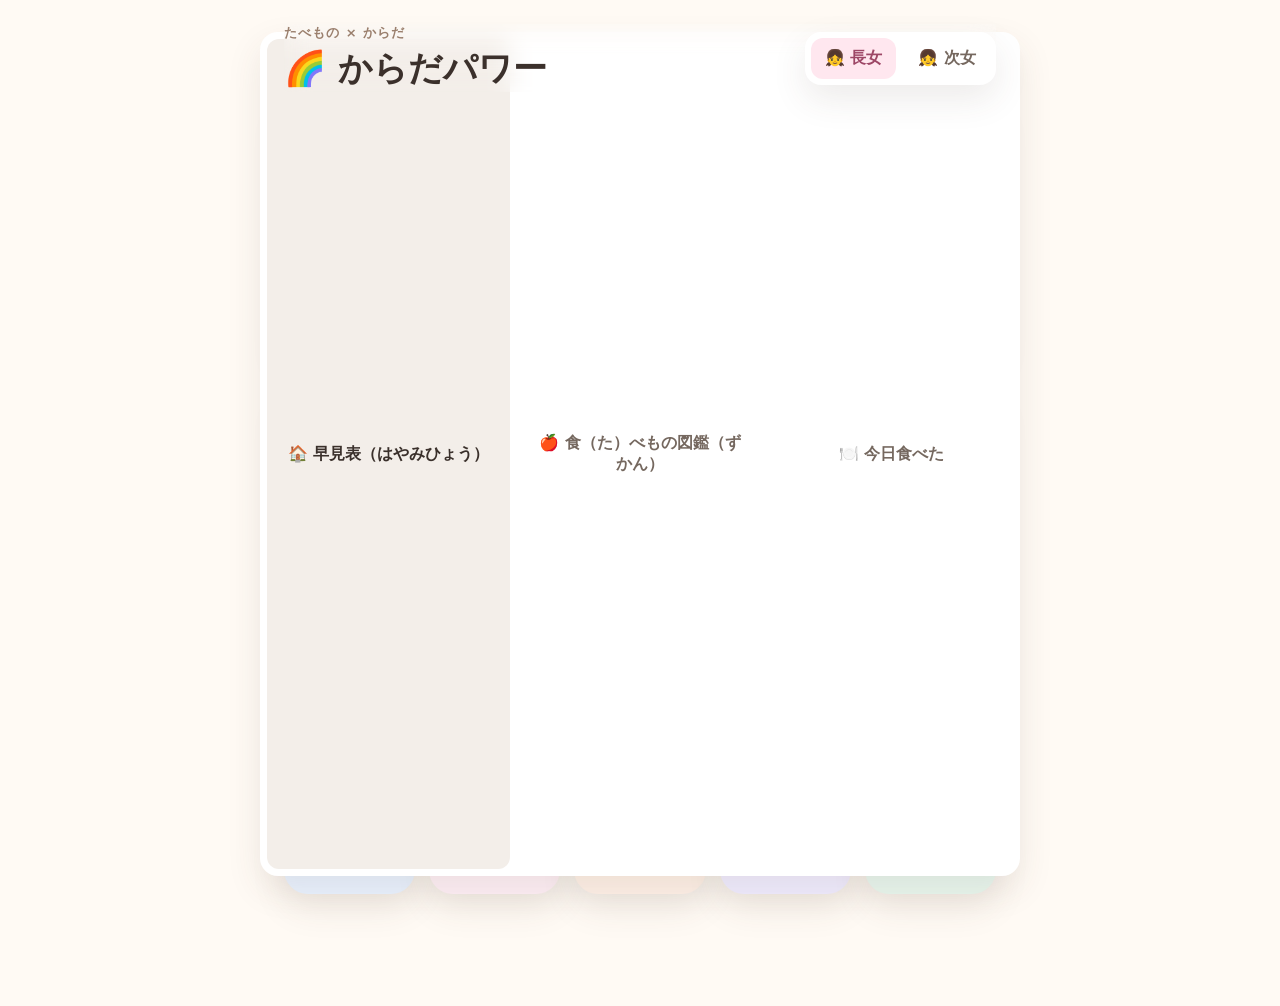
==== karada_power_ui_v5/index.html @ 9200fe7a "Add files via upload" ====
<!doctype html><html lang="ja"><head>
<meta charset="utf-8"><meta name="viewport" content="width=device-width,initial-scale=1">
<title>からだパワー v2</title><link rel="stylesheet" href="style.css"><meta name="theme-color" content="#fff8f2">
<link rel="manifest" href="manifest.webmanifest">
</head><body>
<div class="app-shell">
<header class="topbar"><div><div class="eyebrow">たべもの × からだ</div><h1>🌈 からだパワー</h1></div>
<div class="child-switch"><button class="child-btn active" data-child="長女">👧 長女</button><button class="child-btn" data-child="次女">👧 次女</button></div></header>
<nav class="tabs"><button class="tab active" data-view="home">🏠 早見表（はやみひょう）</button><button class="tab" data-view="foods">🍎 食（た）べもの図鑑（ずかん）</button><button class="tab" data-view="today">🍽️ 今日食べた</button></nav>
<main>
<section id="view-home" class="view active">
<div class="hero"><div><span class="pill">小学生（しょうがくせい）モード</span><h2>今日（きょう）は、どのパワーを集（あつ）める？</h2><p>気（き）になるパワーを押（お）すと、そのパワーが得意（とくい）な食（た）べものが見（み）つかるよ。</p></div><div class="hero-orb">🧠✨💪🦴🛡️</div></div>
<div id="power-grid" class="power-grid"></div></section>

<section id="view-foods" class="view">
<div class="section-head"><div><h2>🍎 食（た）べもの図鑑（ずかん）</h2><p>食（た）べものを押（お）すと、5つのパワーが見（み）えるよ。</p></div><input id="food-search" class="search" placeholder="食（た）べものを探（さが）す…"></div>
<div id="category-chips" class="chips"></div>
<div class="select-toolbar">
  <button id="batch-mode-btn" class="ghost-btn">☑️ まとめて選ぶ</button>
  <div id="batch-actions" class="batch-actions hidden">
    <span id="batch-count">0こ選択</span>
    <button id="batch-cancel" class="ghost-btn">やめる</button>
    <button id="batch-add" class="primary-btn">今日食べたものに追加</button>
  </div>
</div>
<div id="food-grid" class="food-grid"></div></section>

<section id="view-today" class="view">
<div class="section-head"><div><h2>🍽️ 今日食べたもの</h2><p><span id="today-child">長女</span>のパワーを見（み）てみよう。</p></div><button id="clear-today" class="ghost-btn">入力を直す</button></div>
<div class="notice">※ このゲージは「栄養（えいよう）が100％足（た）りた」という意味（いみ）ではありません。いろいろな食（た）べものを食（た）べたかを見（み）る、ゲームのパワーです。</div>
<div class="today-layout"><div class="today-card"><h3>今日の5大パワー</h3><div id="today-bars"></div><div id="today-hint" class="hint"></div></div>
<div class="today-card"><h3>食べたもの</h3><div id="today-foods" class="today-foods"></div><button class="primary-btn" data-jump="foods">＋ 食べたものを選ぶ</button></div></div>
</section>
</main></div>

<div id="modal" class="modal hidden"><div class="modal-backdrop" data-close="food"></div><div class="modal-card"><button class="modal-close" data-close="food">×</button><div id="modal-content"></div></div></div>
<div id="nutrient-modal" class="modal hidden"><div class="modal-backdrop" data-close="nutrient"></div><div class="modal-card nutrient-card"><button class="modal-close" data-close="nutrient">×</button><div id="nutrient-content"></div></div></div>
<script src="data.js"></script><script src="app.js"></script></body></html>
---- karada_power_ui_v5/style.css ----
:root{--bg:#fffaf4;--ink:#3b302b;--muted:#786d67;--line:#eadfd5;--shadow:0 14px 35px rgba(80,60,45,.10)}
*{box-sizing:border-box}body{margin:0;font-family:ui-rounded,"Hiragino Maru Gothic ProN","Yu Gothic",system-ui,sans-serif;background:var(--bg);color:var(--ink)}
button,input{font:inherit}button{cursor:pointer}.app-shell{max-width:1180px;margin:auto;padding:24px}.topbar{display:flex;justify-content:space-between;align-items:center;gap:18px}
.eyebrow{font-weight:800;color:#9a7f6d;font-size:13px;letter-spacing:.08em}h1{margin:4px 0 0;font-size:34px}.child-switch{display:flex;gap:8px;background:#fff;padding:6px;border-radius:16px;box-shadow:var(--shadow)}
.child-btn,.tab,.chip,.ghost-btn{border:0;background:transparent;border-radius:12px;padding:10px 14px;font-weight:800;color:#75685f}.child-btn.active{background:#ffe7ef;color:#9d4766}
.tabs{display:flex;gap:8px;margin:24px 0;background:#fff;padding:7px;border-radius:18px;box-shadow:var(--shadow);position:sticky;top:8px;z-index:5}.tab{flex:1}.tab.active{background:#f3eee9;color:#3a302b}
.view{display:none}.view.active{display:block}.hero{display:flex;justify-content:space-between;align-items:center;gap:24px;background:linear-gradient(135deg,#fff,#fff2df);border:1px solid #f2e0cb;border-radius:28px;padding:28px;box-shadow:var(--shadow)}
.hero h2{font-size:30px;margin:8px 0}.hero p{color:var(--muted);margin:0;line-height:1.7}.hero-orb{font-size:48px;background:#fff;border-radius:999px;padding:24px}
.pill{display:inline-block;padding:6px 10px;border-radius:999px;background:#f5eadf;font-size:12px;font-weight:900}.power-grid{display:grid;grid-template-columns:repeat(5,1fr);gap:14px;margin-top:18px}
.power-card{border:0;border-radius:24px;padding:20px;text-align:left;min-height:230px;box-shadow:var(--shadow);transition:.15s}.power-card:hover{transform:translateY(-3px)}.power-card h3{margin:8px 0 6px;font-size:21px}.power-card p{margin:0 0 14px;color:#655b55;font-size:13px;line-height:1.5}.power-icon{font-size:38px}.power-foods{display:flex;flex-wrap:wrap;gap:7px}.mini-food{background:rgba(255,255,255,.78);padding:7px 9px;border-radius:999px;font-size:12px;font-weight:800}
.p-head{background:#eaf3ff}.p-sparkle{background:#fff0f6}.p-muscle{background:#fff1e7}.p-bone{background:#f1edff}.p-immunity{background:#e9f7ee}
.section-head{display:flex;justify-content:space-between;align-items:end;gap:16px;margin:8px 0 16px}.section-head h2{margin:0 0 4px;font-size:28px}.section-head p{margin:0;color:var(--muted)}
.search{border:1px solid var(--line);background:#fff;border-radius:14px;padding:12px 14px;min-width:240px}.chips{display:flex;gap:8px;flex-wrap:wrap;margin-bottom:16px}.chip{background:#fff;border:1px solid var(--line);padding:8px 12px}.chip.active{background:#3f342e;color:#fff;border-color:#3f342e}
.food-grid{display:grid;grid-template-columns:repeat(5,1fr);gap:12px}.food-card{border:1px solid var(--line);background:#fff;border-radius:18px;padding:14px;text-align:left;box-shadow:0 8px 20px rgba(80,60,45,.06)}.food-top{display:flex;align-items:center;gap:10px}.food-emoji{font-size:30px}.food-name{font-weight:900}.reading{font-size:11px;color:#8d7d73}.food-cat{font-size:11px;color:var(--muted)}.stars-row{display:flex;gap:5px;margin-top:12px;flex-wrap:wrap}.badge{font-size:11px;font-weight:800;background:#f7f3ef;border-radius:999px;padding:5px 7px}
.today-layout{display:grid;grid-template-columns:1.1fr .9fr;gap:16px}.today-card{background:#fff;border:1px solid var(--line);border-radius:24px;padding:22px;box-shadow:var(--shadow)}.bar-row{display:grid;grid-template-columns:120px 1fr 76px;gap:10px;align-items:center;margin:14px 0}.bar-label{font-weight:900}.bar-track{height:18px;background:#f0ece8;border-radius:999px;overflow:hidden}.bar-fill{height:100%;border-radius:999px;background:#bfa89b}.bar-val{text-align:right;font-size:12px;font-weight:900}.hint{margin-top:18px;padding:14px;border-radius:16px;background:#fff7d8;font-weight:800;line-height:1.6}.suggestions{display:flex;flex-wrap:wrap;gap:8px;margin-top:10px}.suggestion{border:0;background:#fff;padding:9px 11px;border-radius:999px;font-weight:900;box-shadow:0 4px 10px rgba(0,0,0,.06)}.notice{background:#fff;border:1px dashed #d9c8ba;color:#75685f;border-radius:15px;padding:12px 14px;margin-bottom:14px;font-size:12px;line-height:1.5}
.today-foods{display:flex;flex-wrap:wrap;gap:8px;min-height:64px;margin-bottom:16px}.today-tag{border:0;background:#f7f2ee;padding:9px 10px;border-radius:999px;font-weight:800}.primary-btn{border:0;background:#3f342e;color:#fff;border-radius:14px;padding:12px 16px;font-weight:900}.ghost-btn{background:#fff;border:1px solid var(--line)}
.modal{position:fixed;inset:0;z-index:30;display:grid;place-items:center}.hidden{display:none!important}.modal-backdrop{position:absolute;inset:0;background:rgba(40,30,25,.38);backdrop-filter:blur(4px)}.modal-card{position:relative;z-index:2;background:#fff;border-radius:26px;padding:24px;width:min(590px,calc(100vw - 28px));box-shadow:0 30px 80px rgba(0,0,0,.22);max-height:88vh;overflow:auto}.modal-close{position:absolute;right:14px;top:12px;border:0;background:#f4efeb;border-radius:999px;width:34px;height:34px;font-size:22px}.modal-food-head{display:flex;gap:15px;align-items:center;padding-right:38px}.modal-food-head .food-emoji{font-size:54px}.modal h2{margin:0 0 4px}.modal-copy{color:var(--muted);line-height:1.8}.power-detail{display:grid;grid-template-columns:repeat(5,1fr);gap:7px;margin:18px 0}.power-detail div{background:#f7f3ef;border-radius:13px;padding:10px 6px;text-align:center;font-size:12px;font-weight:900}.nutrients{background:#f6faf5;border-radius:16px;padding:14px;line-height:1.7}.nutrient-buttons{display:flex;gap:8px;flex-wrap:wrap;margin-top:9px}.nutrient-btn{border:0;background:#fff;border-radius:999px;padding:9px 11px;font-weight:900}.nutrient-card{text-align:center}.nutrient-big{font-size:54px}.related-foods{display:flex;gap:8px;flex-wrap:wrap;justify-content:center;margin-top:16px}.related-food{border:0;background:#f7f2ee;border-radius:999px;padding:9px 11px;font-weight:900}
@media(max-width:900px){.power-grid,.food-grid{grid-template-columns:repeat(2,1fr)}.today-layout{grid-template-columns:1fr}.power-detail{grid-template-columns:repeat(3,1fr)}}@media(max-width:620px){.app-shell{padding:14px}.topbar{align-items:flex-start;flex-direction:column}.child-switch{width:100%}.child-btn{flex:1}.hero{padding:20px}.hero-orb{display:none}.hero h2{font-size:24px}.power-grid,.food-grid{grid-template-columns:1fr}.tabs{overflow:auto}.tab{white-space:nowrap}.section-head{align-items:stretch;flex-direction:column}.search{width:100%}.bar-row{grid-template-columns:94px 1fr 64px}.power-detail{grid-template-columns:repeat(2,1fr)}}
.inline-reading{font-size:.72em;font-weight:700;color:#8d7d73;margin-left:1px}
.title-reading{font-size:.58em;font-weight:700;color:#8d7d73;margin-left:3px}

.pref-box{margin-top:16px;background:#fff8ee;border-radius:16px;padding:14px}
.pref-buttons{display:grid;grid-template-columns:repeat(5,1fr);gap:7px;margin-top:10px}
.pref-btn{border:1px solid #eadfd5;background:#fff;border-radius:13px;padding:9px 5px;font-weight:800;font-size:12px}
.pref-btn span{display:block;margin-top:4px}.pref-btn.selected{outline:3px solid #d7c3b4;background:#fff3e8}
.pref-note{margin-top:10px;background:#fff;padding:10px;border-radius:12px;font-weight:800}
@media(max-width:620px){.pref-buttons{grid-template-columns:repeat(3,1fr)}}

.allergy-box{margin-top:16px;padding:13px 14px;border:2px solid #eadfd5;border-radius:16px;display:flex;align-items:center;justify-content:space-between;gap:10px;background:#fff}
.allergy-box.active{border-width:3px;background:#fff7f1}
.allergy-help{font-size:12px;margin-top:3px;color:#75665d}
.allergy-btn{border:1px solid #d7c3b4;background:#fff;border-radius:12px;padding:9px 11px;font-weight:900}
.allergy-box.active .allergy-btn{font-weight:900}
.allergy-badge{display:inline-block;margin-top:4px;padding:3px 7px;border-radius:999px;background:#fff0e7;font-size:11px;font-weight:900}


// 長女：ナッツアレルギー初期設定。該当食材がマスターにある場合のみ登録。
(function seedOlderChildNutAllergy(){
  const seedKey='kp_seed_older_nut_allergy_v1';
  if(localStorage.getItem(seedKey)) return;
  const olderId=(typeof CHILDREN!=='undefined' && CHILDREN[0]?.id) || 'older';
  const key='kp_allergies_'+olderId;
  let a={}; try{a=JSON.parse(localStorage.getItem(key)||'{}')}catch{}
  const nutWords=['アーモンド','くるみ','カシューナッツ','ピスタチオ','マカダミア','ヘーゼルナッツ','ピーカン','ナッツ'];
  FOODS.forEach(f=>{ if(nutWords.some(w=>f.name.includes(w))) a[f.id]=true; });
  localStorage.setItem(key,JSON.stringify(a));
  localStorage.setItem(seedKey,'1');
})();

html,body{min-height:100%;overscroll-behavior-y:none}
body{max-width:760px;margin:0 auto;padding-bottom:88px}
header{position:sticky;top:0;z-index:50;backdrop-filter:blur(12px)}
nav,.bottom-nav{position:fixed!important;left:50%;transform:translateX(-50%);bottom:0;z-index:100;width:min(100%,760px);box-sizing:border-box;padding-bottom:calc(10px + env(safe-area-inset-bottom));box-shadow:0 -8px 24px rgba(0,0,0,.07)}
button,.food-card,.power-card{touch-action:manipulation}
@media(max-width:620px){
  body{font-size:16px}
  .page,.screen,main{padding-left:14px!important;padding-right:14px!important}
  .food-grid{grid-template-columns:repeat(2,minmax(0,1fr))!important;gap:10px!important}
  .food-card{min-height:116px}
  button{min-height:44px}
  .modal-content,.dialog,.sheet{max-height:86vh;border-radius:24px 24px 0 0!important}
}

.select-toolbar{display:flex;justify-content:flex-end;align-items:center;margin:10px 0 14px}
.batch-actions{display:flex;gap:8px;align-items:center;flex-wrap:wrap;width:100%;justify-content:flex-end}
.batch-actions #batch-count{font-weight:900;margin-right:auto}
.batch-actions .primary-btn:disabled{opacity:.45;cursor:not-allowed}
.food-card{position:relative}
.food-card.batch-selected{outline:3px solid rgba(70,120,210,.55);transform:translateY(-1px)}
.batch-check{position:absolute;top:8px;right:8px;width:28px;height:28px;border-radius:50%;display:flex;align-items:center;justify-content:center;border:2px solid #cfc5bd;background:#fff;font-weight:1000;font-size:18px;z-index:2}
.food-card.batch-selected .batch-check{background:#edf3ff;border-color:#7d9bd1}
@media(max-width:620px){
  .select-toolbar{position:sticky;top:76px;z-index:30;background:rgba(255,248,242,.95);padding:8px 0}
  .batch-actions{gap:6px}
  .batch-actions .primary-btn{flex:1;min-width:180px}
}
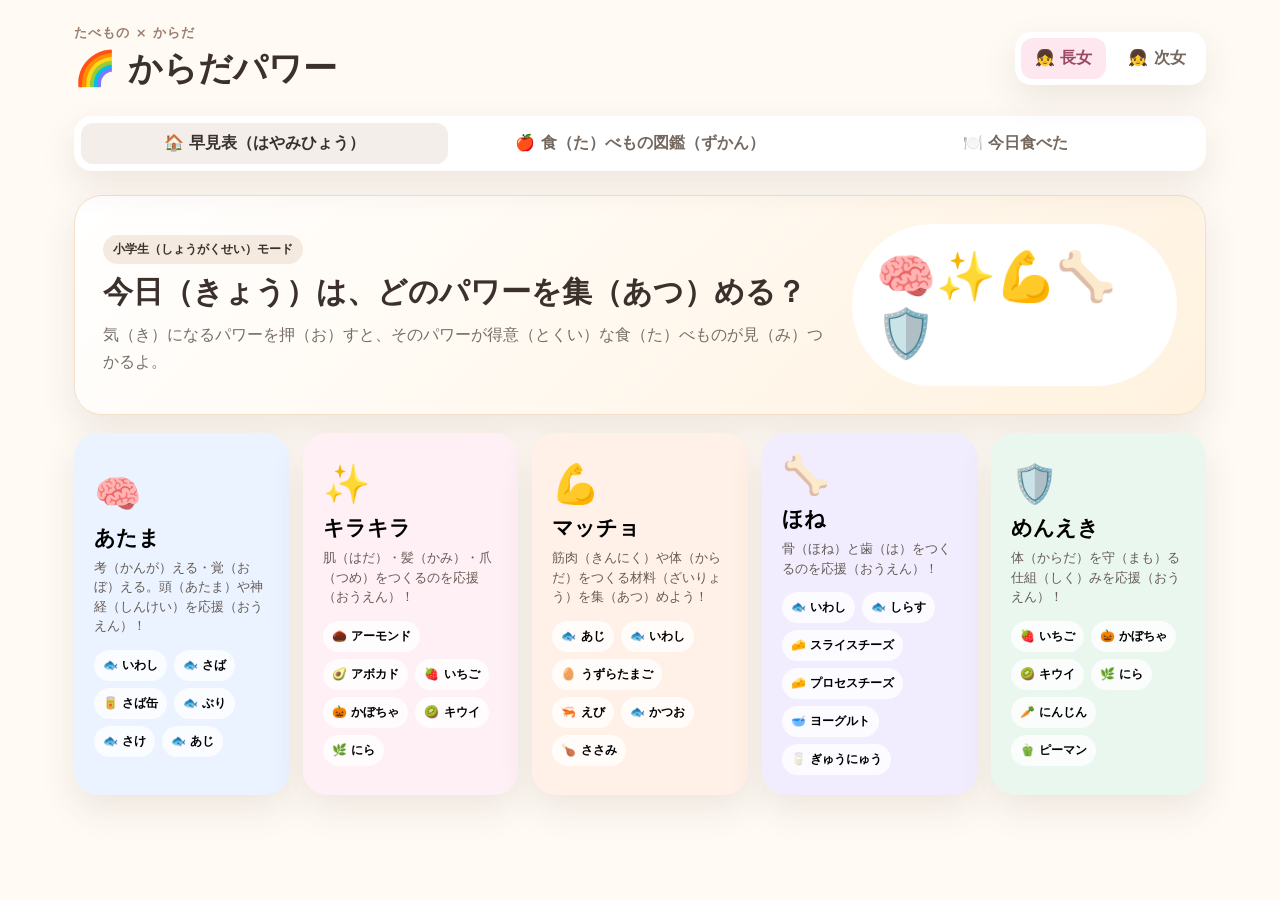
==== commit b8b1884c: "Add files via upload" ====
--- a/karada_power_ui_v5/index.html
+++ b/karada_power_ui_v5/index.html
@@ -1,6 +1,6 @@
 <!doctype html><html lang="ja"><head>
 <meta charset="utf-8"><meta name="viewport" content="width=device-width,initial-scale=1">
-<title>からだパワー v2</title><link rel="stylesheet" href="style.css"><meta name="theme-color" content="#fff8f2">
+<title>からだパワー v5.1</title><link rel="stylesheet" href="style.css"><meta name="theme-color" content="#fff8f2">
 <link rel="manifest" href="manifest.webmanifest">
 </head><body>
 <div class="app-shell">
--- a/karada_power_ui_v5/style.css
+++ b/karada_power_ui_v5/style.css
@@ -48,9 +48,8 @@
 })();
 
 html,body{min-height:100%;overscroll-behavior-y:none}
-body{max-width:760px;margin:0 auto;padding-bottom:88px}
-header{position:sticky;top:0;z-index:50;backdrop-filter:blur(12px)}
-nav,.bottom-nav{position:fixed!important;left:50%;transform:translateX(-50%);bottom:0;z-index:100;width:min(100%,760px);box-sizing:border-box;padding-bottom:calc(10px + env(safe-area-inset-bottom));box-shadow:0 -8px 24px rgba(0,0,0,.07)}
+body{padding-bottom:24px}
+header{position:relative;z-index:10}
 button,.food-card,.power-card{touch-action:manipulation}
 @media(max-width:620px){
   body{font-size:16px}
@@ -74,3 +73,10 @@
   .batch-actions{gap:6px}
   .batch-actions .primary-btn{flex:1;min-width:180px}
 }
+
+/* v5.1 fix: tabs must not become a full-screen fixed panel */
+.tabs{bottom:auto!important}
+@media(max-width:620px){
+  body{padding-bottom:24px}
+  .tabs{position:sticky!important;top:6px!important;bottom:auto!important;left:auto!important;right:auto!important;transform:none!important;width:auto!important}
+}
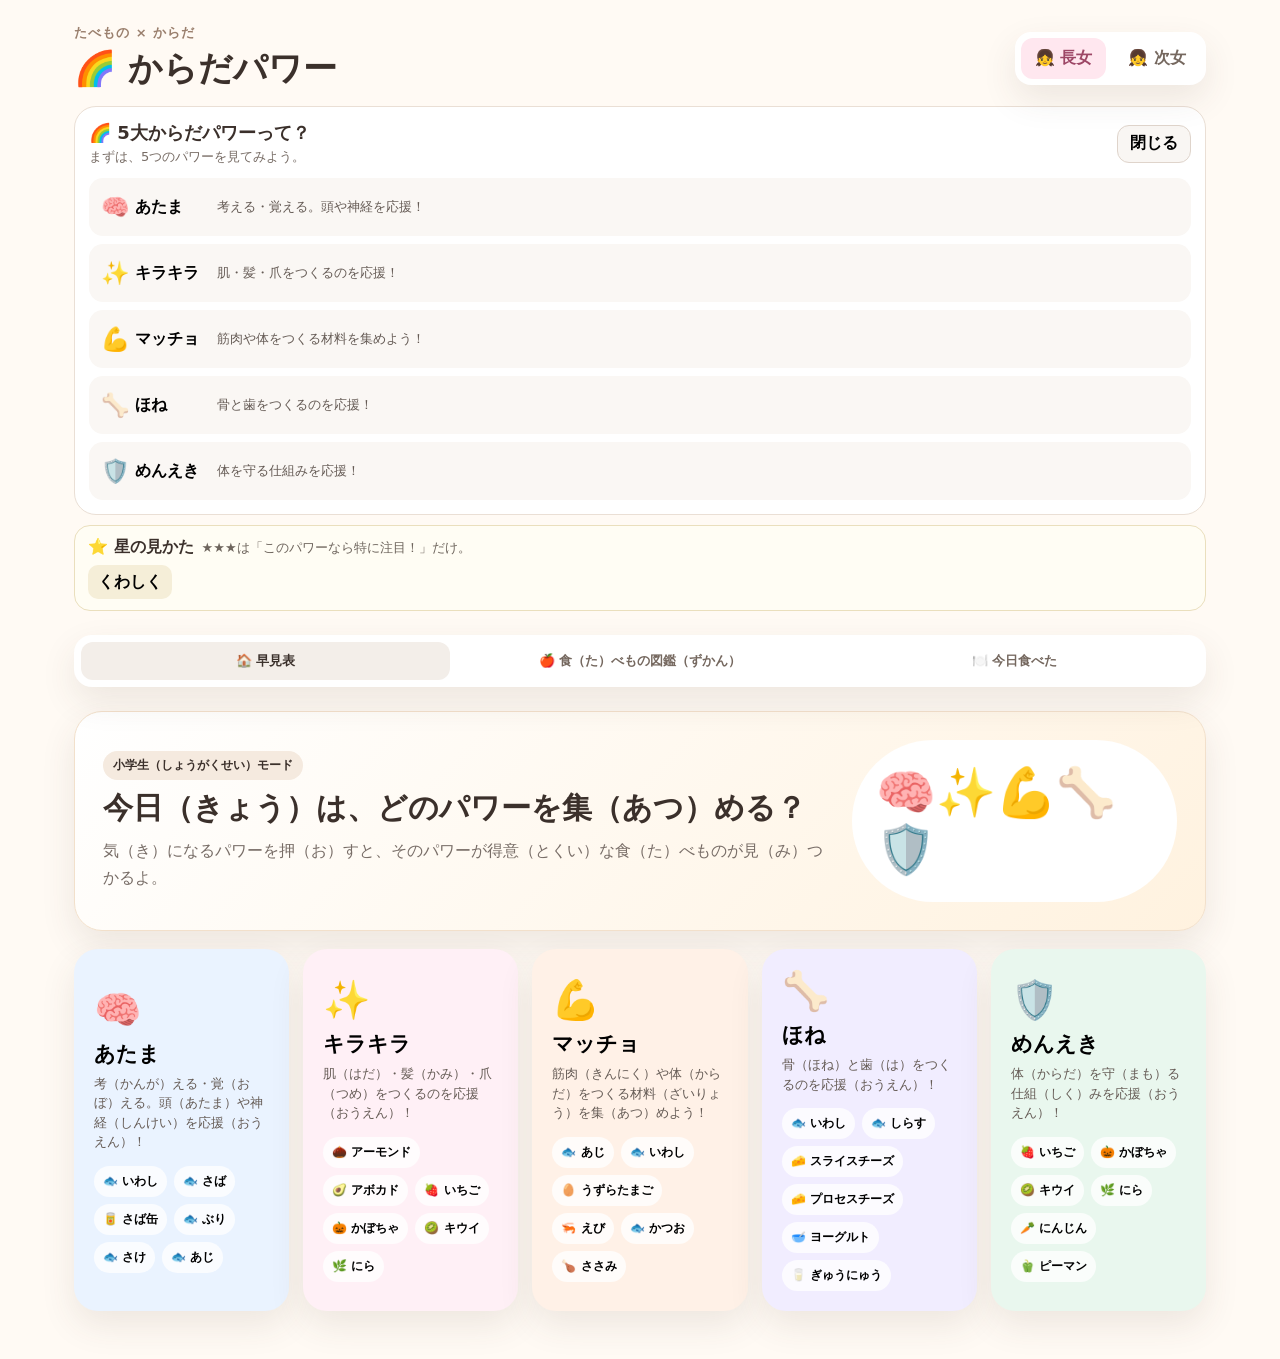
==== commit 39403cb3: "Add files via upload" ====
--- a/karada_power_ui_v5/index.html
+++ b/karada_power_ui_v5/index.html
@@ -6,7 +6,16 @@
 <div class="app-shell">
 <header class="topbar"><div><div class="eyebrow">たべもの × からだ</div><h1>🌈 からだパワー</h1></div>
 <div class="child-switch"><button class="child-btn active" data-child="長女">👧 長女</button><button class="child-btn" data-child="次女">👧 次女</button></div></header>
-<nav class="tabs"><button class="tab active" data-view="home">🏠 早見表（はやみひょう）</button><button class="tab" data-view="foods">🍎 食（た）べもの図鑑（ずかん）</button><button class="tab" data-view="today">🍽️ 今日食べた</button></nav>
+<section id="power-guide" class="power-guide"><div class="power-guide-head"><div><b>🌈 5大からだパワーって？</b><div>まずは、5つのパワーを見てみよう。</div></div><button id="guide-toggle" class="guide-toggle">閉じる</button></div><div id="power-guide-body" class="power-guide-grid"></div></section><section class="score-guide">
+<div><b>⭐ 星の見かた</b><span>★★★は「このパワーなら特に注目！」だけ。</span></div>
+<button id="score-guide-toggle">くわしく</button>
+<div id="score-guide-body" class="hidden">
+<p><b>★★★</b> 特に注目したい代表選手。</p>
+<p><b>★★</b> しっかり役立つ。</p>
+<p><b>★</b> 少し役立つ。</p>
+<p><b>☆</b> このパワーでは特におすすめしない。</p>
+<p class="source-mini">出典：文部科学省「日本食品標準成分表（八訂）増補2023年」、厚生労働省「日本人の食事摂取基準（2025年版）」。</p>
+</div></section><nav class="tabs"><button class="tab active" data-view="home">🏠 早見表</button><button class="tab" data-view="foods">🍎 食（た）べもの図鑑（ずかん）</button><button class="tab" data-view="today">🍽️ 今日食べた</button></nav>
 <main>
 <section id="view-home" class="view active">
 <div class="hero"><div><span class="pill">小学生（しょうがくせい）モード</span><h2>今日（きょう）は、どのパワーを集（あつ）める？</h2><p>気（き）になるパワーを押（お）すと、そのパワーが得意（とくい）な食（た）べものが見（み）つかるよ。</p></div><div class="hero-orb">🧠✨💪🦴🛡️</div></div>
@@ -15,14 +24,18 @@
 <section id="view-foods" class="view">
 <div class="section-head"><div><h2>🍎 食（た）べもの図鑑（ずかん）</h2><p>食（た）べものを押（お）すと、5つのパワーが見（み）えるよ。</p></div><input id="food-search" class="search" placeholder="食（た）べものを探（さが）す…"></div>
 <div id="category-chips" class="chips"></div>
-<div class="select-toolbar">
-  <button id="batch-mode-btn" class="ghost-btn">☑️ まとめて選ぶ</button>
-  <div id="batch-actions" class="batch-actions hidden">
-    <span id="batch-count">0こ選択</span>
-    <button id="batch-cancel" class="ghost-btn">やめる</button>
-    <button id="batch-add" class="primary-btn">今日食べたものに追加</button>
+
+<section class="food-learning">
+  <button id="food-learning-toggle" class="food-learning-toggle">
+    <span>🔍 食べものを見る力</span><span id="food-learning-arrow">＋</span>
+  </button>
+  <div id="food-learning-body" class="food-learning-body hidden">
+    <div class="learn-card"><b>⚡ エネルギー</b><p>炭水化物（たんすいかぶつ）や脂質（ししつ）は、体を動かすエネルギーになるよ。</p></div>
+    <div class="learn-card"><b>🍭 おやつも食べもの</b><p>おやつからとれる栄養もあるよ。食べたものは、ちゃんと記録しよう。</p></div>
+    <div class="learn-card"><b>🏭 加工食品</b><p>作り方や材料が変わると、栄養も変わるよ。良い・悪いだけで決めなくてOK。</p></div>
+    <div class="learn-card"><b>🏷️ 原材料を見よう</b><p>同じ「さば缶」でも商品によって材料はちがうよ。パッケージの「原材料名」を見てみよう。</p></div>
   </div>
-</div>
+</section>
 <div id="food-grid" class="food-grid"></div></section>
 
 <section id="view-today" class="view">
@@ -35,4 +48,4 @@
 
 <div id="modal" class="modal hidden"><div class="modal-backdrop" data-close="food"></div><div class="modal-card"><button class="modal-close" data-close="food">×</button><div id="modal-content"></div></div></div>
 <div id="nutrient-modal" class="modal hidden"><div class="modal-backdrop" data-close="nutrient"></div><div class="modal-card nutrient-card"><button class="modal-close" data-close="nutrient">×</button><div id="nutrient-content"></div></div></div>
-<script src="data.js"></script><script src="app.js"></script></body></html>+<script src="data.js"></script><script src="app.js"></script><div id="power-popover" class="power-popover hidden"></div><button id="back-to-top" class="back-to-top hidden">↑ 上へ</button></body></html>
--- a/karada_power_ui_v5/style.css
+++ b/karada_power_ui_v5/style.css
@@ -80,3 +80,39 @@
   body{padding-bottom:24px}
   .tabs{position:sticky!important;top:6px!important;bottom:auto!important;left:auto!important;right:auto!important;transform:none!important;width:auto!important}
 }
+
+.select-toolbar,.batch-actions,#batch-mode-btn{display:none!important}
+.power-guide{margin:14px 0 10px;padding:14px;border-radius:22px;background:#fff;border:1px solid #eadfd5}
+.power-guide-head{display:flex;justify-content:space-between;gap:12px;align-items:center}.power-guide-head b{font-size:18px}.power-guide-head div div{font-size:13px;color:#766b64;margin-top:3px}
+.guide-toggle{min-height:38px!important;padding:6px 12px;border:1px solid #dfd4cb;background:#f9f6f3;border-radius:12px;font-weight:800}
+.power-guide-grid{display:grid;grid-template-columns:1fr;gap:8px;margin-top:12px}.power-guide.collapsed .power-guide-grid{display:none}
+.guide-power{display:grid;grid-template-columns:34px 82px 1fr;align-items:center;text-align:left;border:0;background:#faf7f4;border-radius:14px;padding:10px 12px;min-height:58px}.guide-power span{font-size:23px}.guide-power small{font-size:13px;line-height:1.4;color:#655b55}
+.tabs{display:grid!important;grid-template-columns:repeat(3,minmax(0,1fr));gap:5px;overflow:visible!important;white-space:normal!important}.tabs button,.tabs .tab{min-width:0!important;width:100%;padding:10px 4px!important;font-size:13px!important}
+.quick-eaten{position:absolute;top:8px;right:8px;width:34px!important;height:34px!important;min-height:34px!important;border-radius:50%;border:2px solid #d9d0c8;background:#fff;z-index:5;padding:0;font-size:20px;font-weight:900}.quick-eaten.checked{background:#e9f6e7;border-color:#77a66e}
+.power-popover{position:fixed;left:50%;bottom:92px;transform:translate(-50%,12px);width:min(86vw,420px);background:#332c28;color:#fff;padding:14px 16px;border-radius:16px;z-index:500;box-shadow:0 12px 35px rgba(0,0,0,.25);opacity:0;transition:.12s}.power-popover.show{opacity:1;transform:translate(-50%,0)}.power-popover b{font-size:17px}.power-popover div{margin-top:5px;font-size:14px;line-height:1.45}
+.back-to-top{position:fixed;right:18px;bottom:28px;z-index:300;border:0;border-radius:999px;background:#332c28;color:#fff;padding:10px 14px;font-weight:900}.hidden{display:none!important}
+@media(max-width:620px){.power-guide{margin:10px 8px 8px}.tabs{position:sticky!important;top:0!important;margin:0 6px!important;padding:6px!important}.food-card{position:relative;padding-top:46px!important}}
+
+.food-learning{margin:10px 0 14px;background:#fff;border:1px solid #eadfd5;border-radius:18px;overflow:hidden}
+.food-learning-toggle{width:100%;display:flex;justify-content:space-between;align-items:center;border:0;background:#fff;padding:13px 15px;font-weight:900;font-size:15px;text-align:left}
+.food-learning-body{padding:0 12px 12px;display:grid;grid-template-columns:repeat(2,minmax(0,1fr));gap:8px}
+.learn-card{background:#faf7f4;border-radius:14px;padding:11px}.learn-card p{margin:5px 0 0;font-size:13px;line-height:1.5}
+.v7-food-info{margin-top:14px}.energy-box,.processed-note,.whole-note{border-radius:15px;padding:12px;margin-top:9px;background:#fff8ee}
+.energy-pill{display:inline-block;margin:7px 5px 0 0;padding:6px 9px;background:#fff;border-radius:999px;font-weight:800;font-size:13px}
+.processed-note p,.whole-note p{font-size:13px;line-height:1.5;margin:5px 0 8px}
+@media(max-width:620px){.food-learning-body{grid-template-columns:1fr}}
+
+.score-guide{margin:8px 0 12px;background:#fffdf4;border:1px solid #eadfbd;border-radius:16px;padding:11px 13px}
+.score-guide>div:first-child{display:flex;gap:8px;align-items:center;flex-wrap:wrap}.score-guide>div:first-child span{font-size:13px;color:#6e655d}
+.score-guide button{margin-top:7px;min-height:34px!important;border:0;background:#f5eed8;border-radius:10px;padding:5px 10px;font-weight:800}
+.score-guide p{margin:7px 0;font-size:13px}.source-mini{font-size:11px!important;color:#7b736c;line-height:1.45}
+
+.official-v9{margin-top:13px;padding:12px;border:1px solid #d8e7d8;border-radius:15px;background:#f7fbf7}
+.official-head{display:flex;justify-content:space-between;gap:8px;align-items:center;flex-wrap:wrap}
+.official-head span{font-size:11px;color:#6e776e}.official-name{font-size:12px;margin:5px 0 8px;color:#616861}
+.official-chips{display:flex;flex-wrap:wrap;gap:6px}.official-chip{font-size:12px;font-weight:800;background:#fff;border-radius:999px;padding:5px 8px}
+.official-note{font-size:11px;line-height:1.5;margin:9px 0 0;color:#697069}
+
+.calc-v10{margin-top:10px;padding:12px;border-radius:15px;background:#f6f8ff;border:1px solid #dde2f2}
+.calc-v10 p{font-size:12px;margin:5px 0 8px}.calc-rows>div{display:flex;justify-content:space-between;padding:5px 0;border-bottom:1px dashed #e2e4ea}
+.calc-rows b{letter-spacing:1px}.calc-v10 small{display:block;margin-top:8px;line-height:1.45;color:#687080}
